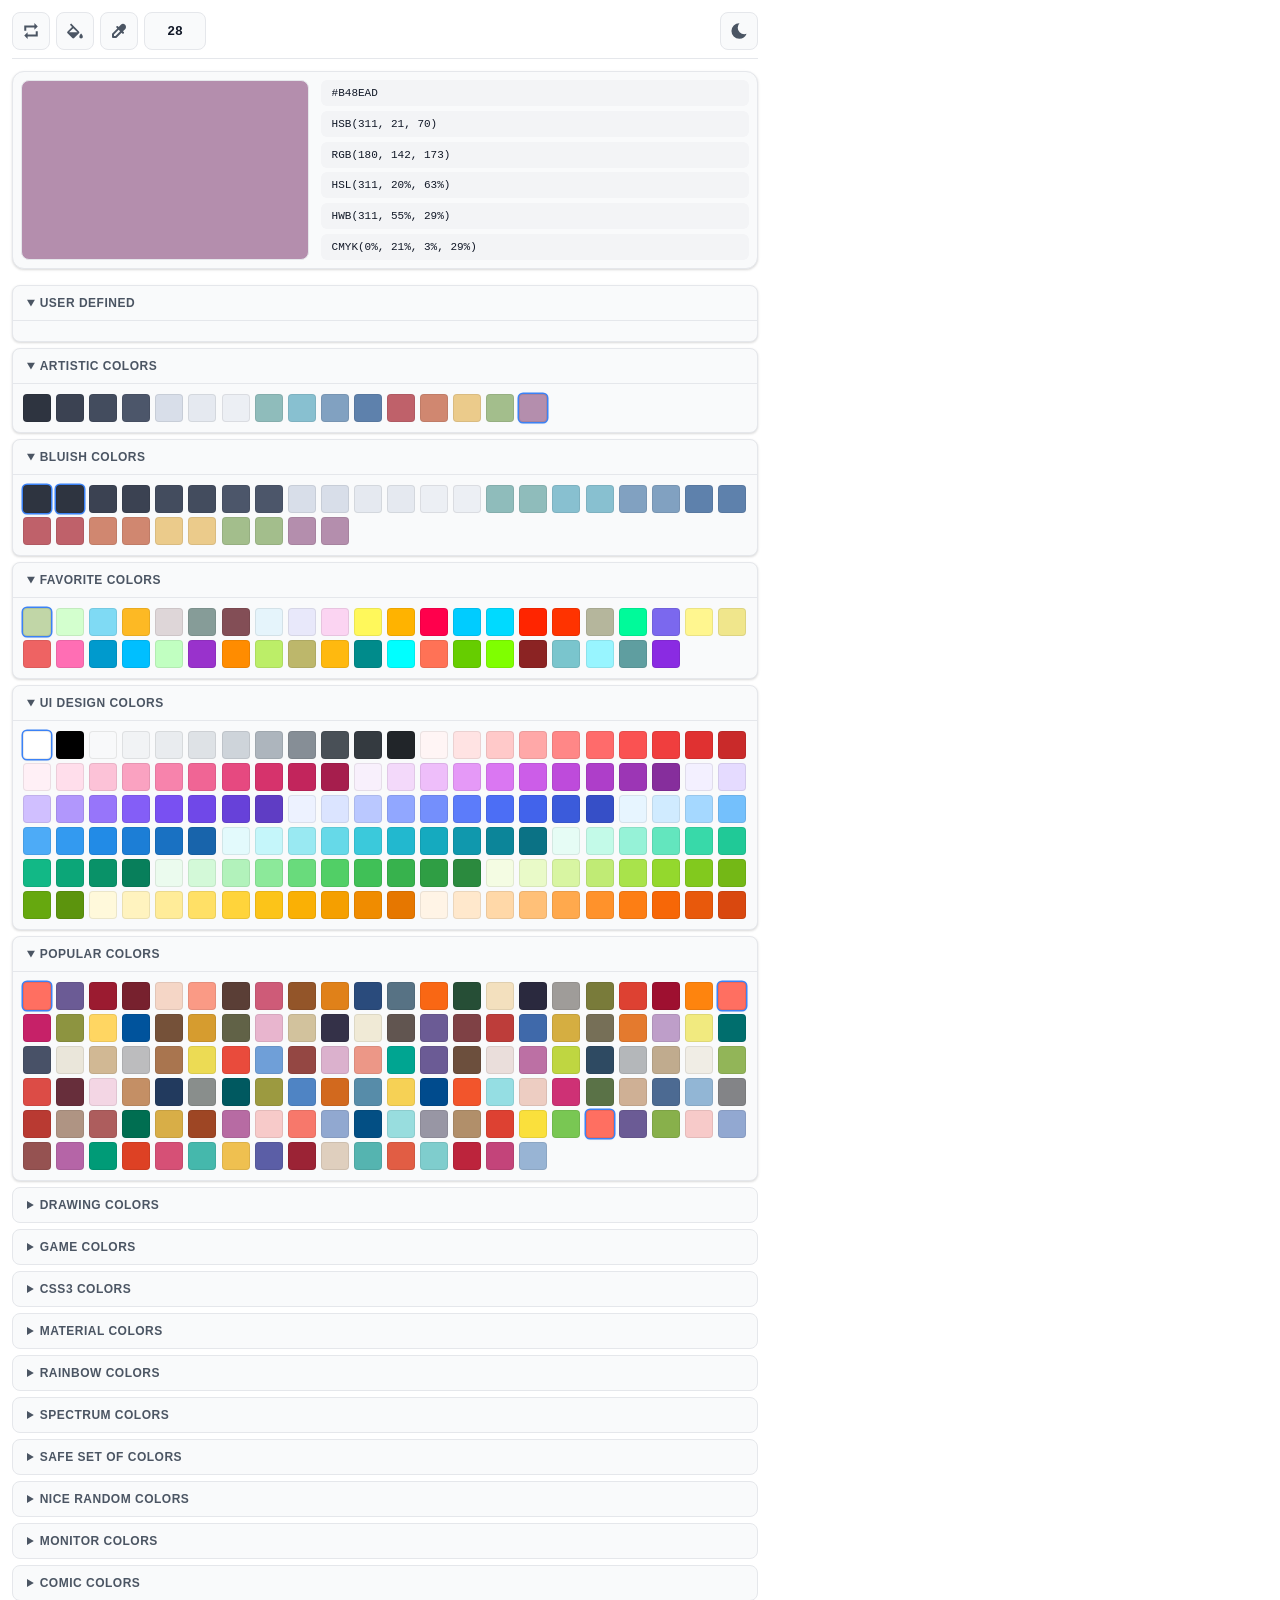
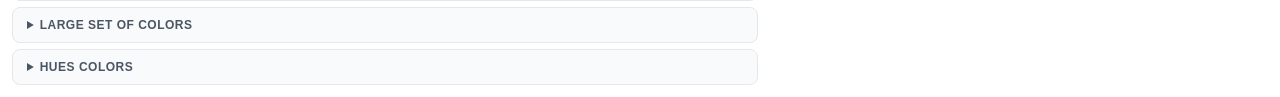
==== site/index.html @ 73e1370f "Initial commit" ====
<!DOCTYPE html>
<html lang="en">

<head>
  <meta http-equiv="Content-Type" content="text/html;charset=UTF-8">
  <meta name="viewport" content="width=device-width, initial-scale=1.0">

  <link rel="manifest" href="manifest.webmanifest">
  <link rel="canonical" href="https://Pro-Bandey.github.io/Color-PickUp">
  <link rel="shortcut icon" type="image/x-icon" sizes="any" href="favicon.ico">
  <link rel="icon" type="image/png" sizes="16x16" href="src/16.png">
  <link rel="icon" type="image/png" sizes="32x32" href="src/32.png">
  <link rel="icon" type="image/png" sizes="144x144" href="src/144.png">
  <link rel="icon" type="image/png" sizes="192x192" href="src/192.png">
  <link rel="icon" type="image/png" sizes="512x512" href="src/512.png">
  <link rel="apple-touch-icon" type="image/png" sizes="180x180" href="src/apple-touch-icon.png">

  <title>Color PickUp</title>

  <link type="text/css" rel="stylesheet" href="index.css">
</head>

<body>
  <!-- Main Header Control Grid -->
  <header class="controlHeader">
    <div class="controlLeft">
      <button class="controlButton" id="clearHistory" title="Clear History">
        <svg>
          <use href="#iconClear"></use>
        </svg>
      </button>
      <button class="controlButton" id="colorPicker" title="Color Picker">
        <svg>
          <use href="#iconColorPicker"></use>
        </svg>
      </button>
      <button class="controlButton" id="eyeDropper" title="Eye Dropper">
        <svg>
          <use href="#iconEyeDropper"></use>
        </svg>
      </button>
      <div class="controlButton" id="tileSize" title="Tile Size (px)">
        <input id="sizeInput" type="number" value="28" min="8" max="128" step="1">
      </div>
    </div>

    <div class="controlRight">
      <button class="toolButton" id="reloadUi" title="Reload UI">
        <svg>
          <use href="#iconReload"></use>
        </svg>
      </button>
      <button class="toolButton" id="themeToggle" title="Dark | Light Mode">
        <svg>
          <use href="#iconTheme"></use>
        </svg>
      </button>
      <button class="toolButton" id="supportLink" title="Support Page">
        <svg>
          <use href="#iconSupport"></use>
        </svg>
      </button>
      <button class="toolButton" id="donationLink" title="Make a Donation">
        <svg>
          <use href="#iconDonation"></use>
        </svg>
      </button>
    </div>
  </header>

  <!-- Main Active Workspace -->
  <main class="pickerWorkspace">
    <div class="colorDisplaySection">
      <div class="colorPreviewContainer">
        <input id="pickerNative" type="color">
      </div>
      <div class="colorDetailsContainer" id="colorDetails">
        <input type="text" value="Loading..." readonly class="colorCodeInput">
        <input type="text" value="Loading..." readonly class="colorCodeInput">
        <input type="text" value="Loading..." readonly class="colorCodeInput">
        <input type="text" value="Loading..." readonly class="colorCodeInput">
        <input type="text" value="Loading..." readonly class="colorCodeInput">
        <input type="text" value="Loading..." readonly class="colorCodeInput">
      </div>
    </div>
  </main>

  <!-- Palette Collapsible Lists -->
  <section class="paletteSection">
    <details class="paletteAccordion" index="0">
      <summary class="paletteSummary">User defined</summary>
      <div class="paletteTiles userTiles"></div>
    </details>
    <details class="paletteAccordion" index="1">
      <summary class="paletteSummary">Artistic colors</summary>
      <div class="paletteTiles artisticTiles"></div>
    </details>
    <details class="paletteAccordion" index="2">
      <summary class="paletteSummary">Bluish colors</summary>
      <div class="paletteTiles bluishTiles"></div>
    </details>
    <details class="paletteAccordion" index="3">
      <summary class="paletteSummary">Favorite colors</summary>
      <div class="paletteTiles favoriteTiles"></div>
    </details>
    <details class="paletteAccordion" index="4">
      <summary class="paletteSummary">UI design colors</summary>
      <div class="paletteTiles uiDesignTiles"></div>
    </details>
    <details class="paletteAccordion" index="5">
      <summary class="paletteSummary">Popular colors</summary>
      <div class="paletteTiles popularTiles"></div>
    </details>
    <details class="paletteAccordion" index="6">
      <summary class="paletteSummary">Drawing colors</summary>
      <div class="paletteTiles drawingTiles"></div>
    </details>
    <details class="paletteAccordion" index="7">
      <summary class="paletteSummary">Game colors</summary>
      <div class="paletteTiles gameTiles"></div>
    </details>
    <details class="paletteAccordion" index="8">
      <summary class="paletteSummary">CSS3 colors</summary>
      <div class="paletteTiles css3Tiles"></div>
    </details>
    <details class="paletteAccordion" index="9">
      <summary class="paletteSummary">Material colors</summary>
      <div class="paletteTiles materialTiles"></div>
    </details>
    <details class="paletteAccordion" index="10">
      <summary class="paletteSummary">Rainbow colors</summary>
      <div class="paletteTiles rainbowTiles"></div>
    </details>
    <details class="paletteAccordion" index="11">
      <summary class="paletteSummary">Spectrum colors</summary>
      <div class="paletteTiles spectrumTiles"></div>
    </details>
    <details class="paletteAccordion" index="12">
      <summary class="paletteSummary">Safe set of colors</summary>
      <div class="paletteTiles safeTiles"></div>
    </details>
    <details class="paletteAccordion" index="13">
      <summary class="paletteSummary">Nice Random colors</summary>
      <div class="paletteTiles randomTiles"></div>
    </details>
    <details class="paletteAccordion" index="14">
      <summary class="paletteSummary">Monitor colors</summary>
      <div class="paletteTiles monitorTiles"></div>
    </details>
    <details class="paletteAccordion" index="15">
      <summary class="paletteSummary">Comic colors</summary>
      <div class="paletteTiles comicTiles"></div>
    </details>
    <details class="paletteAccordion" index="16">
      <summary class="paletteSummary">Large set of colors</summary>
      <div class="paletteTiles largeTiles"></div>
    </details>
    <details class="paletteAccordion" index="17">
      <summary class="paletteSummary">Hues colors</summary>
      <div class="paletteTiles huesTiles"></div>
    </details>
  </section>

  <!-- Embedded Sprite Sheet (Ensures reliable local references across Extension popups and standard Web contexts) -->
  <svg xmlns="http://www.w3.org/2000/svg" style="display: none;">
    <symbol id="iconClear" viewBox="0 0 48 48">
      <path
        d="M 9.8212753,13.365952 H 34.12766 V 20.455317 L 44.25532,10.327657 34.12766,0.199997 V 7.2893585 H 3.744681 V 22.987232 H 9.8212753 Z" />
      <path
        d="M 38.178723,34.634044 13.872338,34.634037 13.872339,27.544678 3.744681,37.672337 13.872339,47.8 13.87234,40.710639 44.255317,40.710637 44.255318,25.012763 38.178724,25.012764 Z" />
    </symbol>
    <symbol id="iconColorPicker" viewBox="0 0 48 48">
      <path
        d="M 35.906476,25.148906 12.562765,1.8051949 8.8679796,5.4999776 15.08253,11.714523 1.6481437,25.148906 C 0.12061846,26.676428 0.12061846,29.15703 1.6481437,30.684552 L 16.009483,45.045899 C 16.766726,45.816189 17.772016,46.194805 18.777306,46.194805 19.782607,46.194805 20.787897,45.816189 21.545129,45.045899 L 35.906476,30.684552 C 37.433998,29.15703 37.433998,26.676428 35.906476,25.148906 Z M 6.25683,27.916729 18.777306,15.40931 31.297794,27.916729 Z M 42.277691,31.833458 C 42.277691,31.833458 37.055382,37.486604 37.055382,40.972496 37.055382,43.857819 39.392368,46.194805 42.277691,46.194805 45.163014,46.194805 47.5,43.857819 47.5,40.972496 47.5,37.486604 42.277691,31.833458 42.277691,31.833458 Z" />
    </symbol>
    <symbol id="iconEyeDropper" viewBox="0 0 96 96">
      <path
        d="M90,24.0217a17.9806,17.9806,0,0,0-5.2969-12.7968,18.5331,18.5331,0,0,0-25.6054,0L46.23,24.0972,41.9121,19.78a5.9994,5.9994,0,1,0-8.4844,8.4844l4.3184,4.3184L7.7578,62.5647A5.9956,5.9956,0,0,0,6,66.8069V83.9221a5.9966,5.9966,0,0,0,6,6H29.1152a5.9956,5.9956,0,0,0,4.2422-1.7578L63.34,58.176l4.3184,4.3184A5.9994,5.9994,0,0,0,76.1426,54.01L71.825,49.6924,84.6973,36.8245A17.9861,17.9861,0,0,0,90,24.0217Zm-63.3691,53.9H18V69.2913L46.2305,41.0667l8.625,8.625Z" />
    </symbol>
    <symbol id="iconReload" viewBox="0 0 512 512">
      <path
        d="M281.525,228.102l104.758-78.042 c12.082-12.085,12.082-24.259,0-36.342L281.525,35.674c-3.274-2.359-7.359-3.725-11.723-3.725c-10.992,0-19.803,8.536-19.803,19.083  v35.429C144.611,86.737,59.205,172.046,59.205,277.258c0,105.396,85.672,190.793,191.248,190.793 c98.03,0,178.809-73.498,189.977-168.169c0.092-0.275,0.367-3.187,0.367-4.455c0-9.992-8.181-18.169-18.261-18.169h-45.793 c-14.993,0-26.349,10.355-27.893,18.986c-8.811,46.156-49.519,80.954-98.397,80.954c-55.329,0-100.127-44.701-100.127-99.94 c0-55.064,44.523-99.667,99.674-99.941v35.437c0,10.541,8.811,19.076,19.803,19.076C274.166,231.83,278.251,230.471,281.525,228.102 z" />
    </symbol>
    <symbol id="iconTheme" viewBox="0 0 122.8799 122.8799">
      <path
        d="M 63.550085,1.4875858 A 60.101027,60.101027 0 0 0 3.45,61.587666 60.101027,60.101027 0 0 0 63.550085,121.6899 60.101027,60.101027 0 0 0 119.56373,83.196612 50.463617,50.463617 0 0 1 102.0998,86.352622 50.463617,50.463617 0 0 1 51.637166,35.887862 50.463617,50.463617 0 0 1 65.189815,1.5691534 60.101027,60.101027 0 0 0 63.550085,1.4875858 Z" />
    </symbol>
    <symbol id="iconSupport" viewBox="0 0 1792 1792">
      <path
        d="M1088 1256v240q0 16-12 28t-28 12h-240q-16 0-28-12t-12-28v-240q0-16 12-28t28-12h240q16 0 28 12t12 28zm316-600q0 54-15.5 101t-35 76.5-55 59.5-57.5 43.5-61 35.5q-41 23-68.5 65t-27.5 67q0 17-12 32.5t-28 15.5h-240q-15 0-25.5-18.5t-10.5-37.5v-45q0-83 65-156.5t143-108.5q59-27 84-56t25-76q0-42-46.5-74t-107.5-32q-65 0-108 29-35 25-107 115-13 16-31 16-12 0-25-8l-164-125q-13-10-15.5-25t5.5-28q160-266 464-266 80 0 161 31t146 83 106 127.5 41 158.5z" />
    </symbol>
    <symbol id="iconDonation" viewBox="-0.709 -11.555 141.732 141.732">
      <path
        d="M140.314,37.654C140.314,16.858,123.402,0,102.537,0c-13.744,0-25.77,7.317-32.379,18.255C63.549,7.317,51.521,0,37.777,0 C16.912,0,0,16.858,0,37.654c0,10.821,4.588,20.57,11.922,27.438h-0.01l54.084,51.584c0.992,1.188,2.48,1.945,4.148,1.945 c1.545,0,2.936-0.653,3.92-1.696l54.346-51.833h-0.016C135.729,58.225,140.314,48.476,140.314,37.654" />
    </symbol>
  </svg>

  <!-- External Palette Data Sources (Order maintained relative to /page/) -->
  <script type="text/javascript" src="pallets/artistic.js"></script>
  <script type="text/javascript" src="pallets/bluish.js"></script>
  <script type="text/javascript" src="pallets/comic.js"></script>
  <script type="text/javascript" src="pallets/css3.js"></script>
  <script type="text/javascript" src="pallets/drawing.js"></script>
  <script type="text/javascript" src="pallets/favorite.js"></script>
  <script type="text/javascript" src="pallets/game.js"></script>
  <script type="text/javascript" src="pallets/hues.js"></script>
  <script type="text/javascript" src="pallets/large.js"></script>
  <script type="text/javascript" src="pallets/material.js"></script>
  <script type="text/javascript" src="pallets/monitor.js"></script>
  <script type="text/javascript" src="pallets/popular.js"></script>
  <script type="text/javascript" src="pallets/rainbow.js"></script>
  <script type="text/javascript" src="pallets/random.js"></script>
  <script type="text/javascript" src="pallets/safe.js"></script>
  <script type="text/javascript" src="pallets/spectrum.js"></script>
  <script type="text/javascript" src="pallets/ui.js"></script>

  <script type="text/javascript" src="pallets/notify.js"></script>
  <!-- Main Script -->
  <script type="text/javascript" src="index.js"></script>
</body>

</html>
---- site/index.css ----
:root {
  /* Dynamic Tile Dimensions (Modified by JS) */
  --tileWidth: 28px;
  --tileHeight: 28px;

  /* Light Theme Color Tokens */
  --bgColor: #ffffff;
  --surfaceColor: #f9fafb;
  --surfaceColorSecondary: #f3f4f6;
  --surfaceColorHover: #e5e7eb;
  --textColor: #111827;
  --textColorMuted: #4b5563;
  --borderColor: #e5e7eb;
  --accentColor: #3b82f6;
  --shadowSubtle: 0 1px 3px rgba(0, 0, 0, 0.1), 0 1px 2px rgba(0, 0, 0, 0.06);
  --shadowMedium: 0 4px 6px -1px rgba(0, 0, 0, 0.1), 0 2px 4px -1px rgba(0, 0, 0, 0.06);
  --fontSans: -apple-system, BlinkMacSystemFont, "Segoe UI", Roboto, "Helvetica Neue", Arial, sans-serif;
  --fontMono: ui-monospace, SFMono-Regular, Menlo, Monaco, Consolas, monospace;
}

/* Dark Theme Color Tokens */
html[theme="dark"] {
  --bgColor: #121212;
  --surfaceColor: #1e1e1e;
  --surfaceColorSecondary: #272727;
  --surfaceColorHover: #333333;
  --textColor: #f9fafb;
  --textColorMuted: #9ca3af;
  --borderColor: #2d2d2d;
  --shadowSubtle: 0 1px 3px rgba(0, 0, 0, 0.3);
  --shadowMedium: 0 4px 12px rgba(0, 0, 0, 0.4);
}

/* Base Document Reset */
* {
  box-sizing: border-box;
  margin: 0;
  padding: 0;
}

body {
  font-family: var(--fontSans);
  color: var(--textColor);
  background-color: var(--bgColor);
  width: 100%;
  min-width: 440px;
  max-width: 770px;
  overflow-x: hidden;
  overflow-y: auto;
  height: auto;
  min-height: 500px;
  padding: 12px;
  transition: background-color 0.2s ease, color 0.2s ease;
}

/* 1. Header & Control Bar styling */
.controlHeader {
  display: flex;
  justify-content: space-between;
  align-items: center;
  border-bottom: 1px solid var(--borderColor);
  padding-bottom: 8px;
  margin-bottom: 12px;
}

.controlLeft,
.controlRight {
  display: flex;
  gap: 6px;
  align-items: center;
}

/* Unified Control Buttons */
.controlButton,
.toolButton {
  background: var(--surfaceColor);
  border: 1px solid var(--borderColor);
  border-radius: 8px;
  cursor: pointer;
  width: 38px;
  height: 38px;
  display: flex;
  align-items: center;
  justify-content: center;
  transition: all 0.15s ease-in-out;
  color: var(--textColor);
}

.controlButton:hover,
.toolButton:hover {
  background-color: var(--surfaceColorHover);
  box-shadow: var(--shadowSubtle);
  transform: translateY(-1px);
}

.controlButton svg,
.toolButton svg {
  width: 16px;
  height: 16px;
  fill: var(--textColorMuted);
  pointer-events: none;
  transition: fill 0.15s ease;
}

.controlButton:hover svg,
.toolButton:hover svg {
  fill: var(--textColor);
}

/* Tile Size Control Specifics */
#tileSize {
  width: auto;
  padding: 0 6px;
}

#sizeInput {
  background: transparent;
  border: none;
  color: var(--textColor);
  font-family: var(--fontMono);
  font-weight: 600;
  font-size: 13px;
  width: 48px;
  text-align: center;
  outline: none;
}

#sizeInput::-webkit-inner-spin-button,
#sizeInput::-webkit-outer-spin-button {
  appearance: none;
  display: none;
  opacity: 1;
}

/* Hide Web specific controls inside extension popup contexts */
html[context="webapp"] #reloadUi,
html[context="webapp"] #supportLink,
html[context="webapp"] #donationLink {
  display: none;
}

/* 2. Workspace & Color Details Area */
.pickerWorkspace {
  margin-bottom: 16px;
}

.colorDisplaySection {
  display: flex;
  background-color: var(--surfaceColor);
  border: 1px solid var(--borderColor);
  border-radius: 12px;
  padding: 8px;
  gap: 12px;
  box-shadow: var(--shadowSubtle);
}

/* Color Picker Container styling */
.colorPreviewContainer {
  flex: 1;
  min-width: 130px;
  height: 180px;
  border-radius: 8px;
  overflow: hidden;
  border: 1px solid var(--borderColor);
  cursor: pointer;
  position: relative;
  background-size: 16px 16px;
  background-image:
    linear-gradient(45deg, var(--borderColor) 25%, transparent 25%),
    linear-gradient(-45deg, var(--borderColor) 25%, transparent 25%),
    linear-gradient(45deg, transparent 75%, var(--borderColor) 75%),
    linear-gradient(-45deg, transparent 75%, var(--borderColor) 75%);
  transition: transform 0.2s ease;
}

.colorPreviewContainer:hover {
  transform: scale(1.01);
}

#pickerNative {
  width: 100%;
  min-height: 100px;
  height: 100%;
  opacity: 0;
  cursor: pointer;
}

/* Numeric Code Inputs Column */
.colorDetailsContainer {
  display: flex;
  flex-direction: column;
  justify-content: space-between;
  gap: 4px;
  flex: 1.5;
}

.colorCodeInput {
  background: var(--surfaceColorSecondary);
  color: var(--textColor);
  border: 1px solid transparent;
  border-radius: 6px;
  height: 26px;
  font-family: var(--fontMono);
  font-size: 11px;
  font-weight: 500;
  padding: 0 10px;
  width: 100%;
  cursor: pointer;
  text-align: left;
  outline: none;
  transition: all 0.15s ease;
}

.colorCodeInput:hover {
  background-color: var(--surfaceColorHover);
  border-color: var(--borderColor);
  box-shadow: var(--shadowSubtle);
}

/* 3. Palette Expansion Accoridons */
.paletteSection {
  display: flex;
  flex-direction: column;
  gap: 6px;
}

.paletteAccordion {
  background-color: var(--surfaceColor);
  border: 1px solid var(--borderColor);
  border-radius: 8px;
  overflow: hidden;
  transition: box-shadow 0.2s ease;
}

.paletteAccordion[open] {
  box-shadow: var(--shadowSubtle);
}

.paletteSummary {
  padding: 10px 14px;
  font-size: 12px;
  font-weight: 600;
  letter-spacing: 0.5px;
  cursor: pointer;
  user-select: none;
  text-transform: uppercase;
  color: var(--textColorMuted);
  outline: none;
  transition: background-color 0.15s ease, color 0.15s ease;
}

.paletteSummary:hover {
  background-color: var(--surfaceColorHover);
  color: var(--textColor);
}

/* Palette Tile Grids */
.paletteTiles {
  padding: 10px;
  border-top: 1px solid var(--borderColor);
  display: grid;
  grid-template-columns: repeat(auto-fill, minmax(var(--tileWidth), 1fr));
  gap: 4px;
  max-height: 240px;
  overflow-y: auto;
}

.paletteTiles input {
  border: 1px solid rgba(0, 0, 0, 0.08);
  padding: 0;
  margin: 0;
  cursor: pointer;
  border-radius: 4px;
  width: var(--tileWidth) !important;
  height: var(--tileHeight) !important;
  min-width: var(--tileWidth);
  max-width: var(--tileWidth);
  min-height: var(--tileHeight);
  max-height: var(--tileHeight);
  outline: none;
  text-align: center;
  color: transparent;
  transition: transform 0.1s cubic-bezier(0.175, 0.885, 0.32, 1.275), box-shadow 0.1s ease;
}

html[theme="dark"] .paletteTiles input {
  border-color: rgba(255, 255, 255, 0.08);
}

.paletteTiles input:hover {
  transform: scale(1.25);
  box-shadow: var(--shadowMedium);
  z-index: 5;
}

/* Style for selected state checkmark within tile inputs */
.paletteTiles input[value="✓"] {
  color: rgb(189, 187, 187) !important;
  font-size: 11px;
  font-weight: bold;
  text-shadow: 0 1px 2px rgba(0, 0, 0, 0.6);
}

/* 4. Responsive Adaptations */
@media (max-width: 480px) {
  body {
    min-width: 360px;
    padding: 8px;
  }

  .colorDisplaySection {
    flex-direction: column;
  }

  .colorPreviewContainer {
    width: 100%;
    height: 120px;
  }
}
::-webkit-scrollbar {
    width: 4px;
    height: 4px;
}

::-webkit-scrollbar-track {
    background: transparent;
    margin-block:5px;}

::-webkit-scrollbar-thumb {
    background: var(--accentColor);
    border-radius:20px;
    cursor: grab;
}

::-webkit-scrollbar-thumb:active {
    background: var(--surfaceColorHover);
    cursor: grabbing;
}
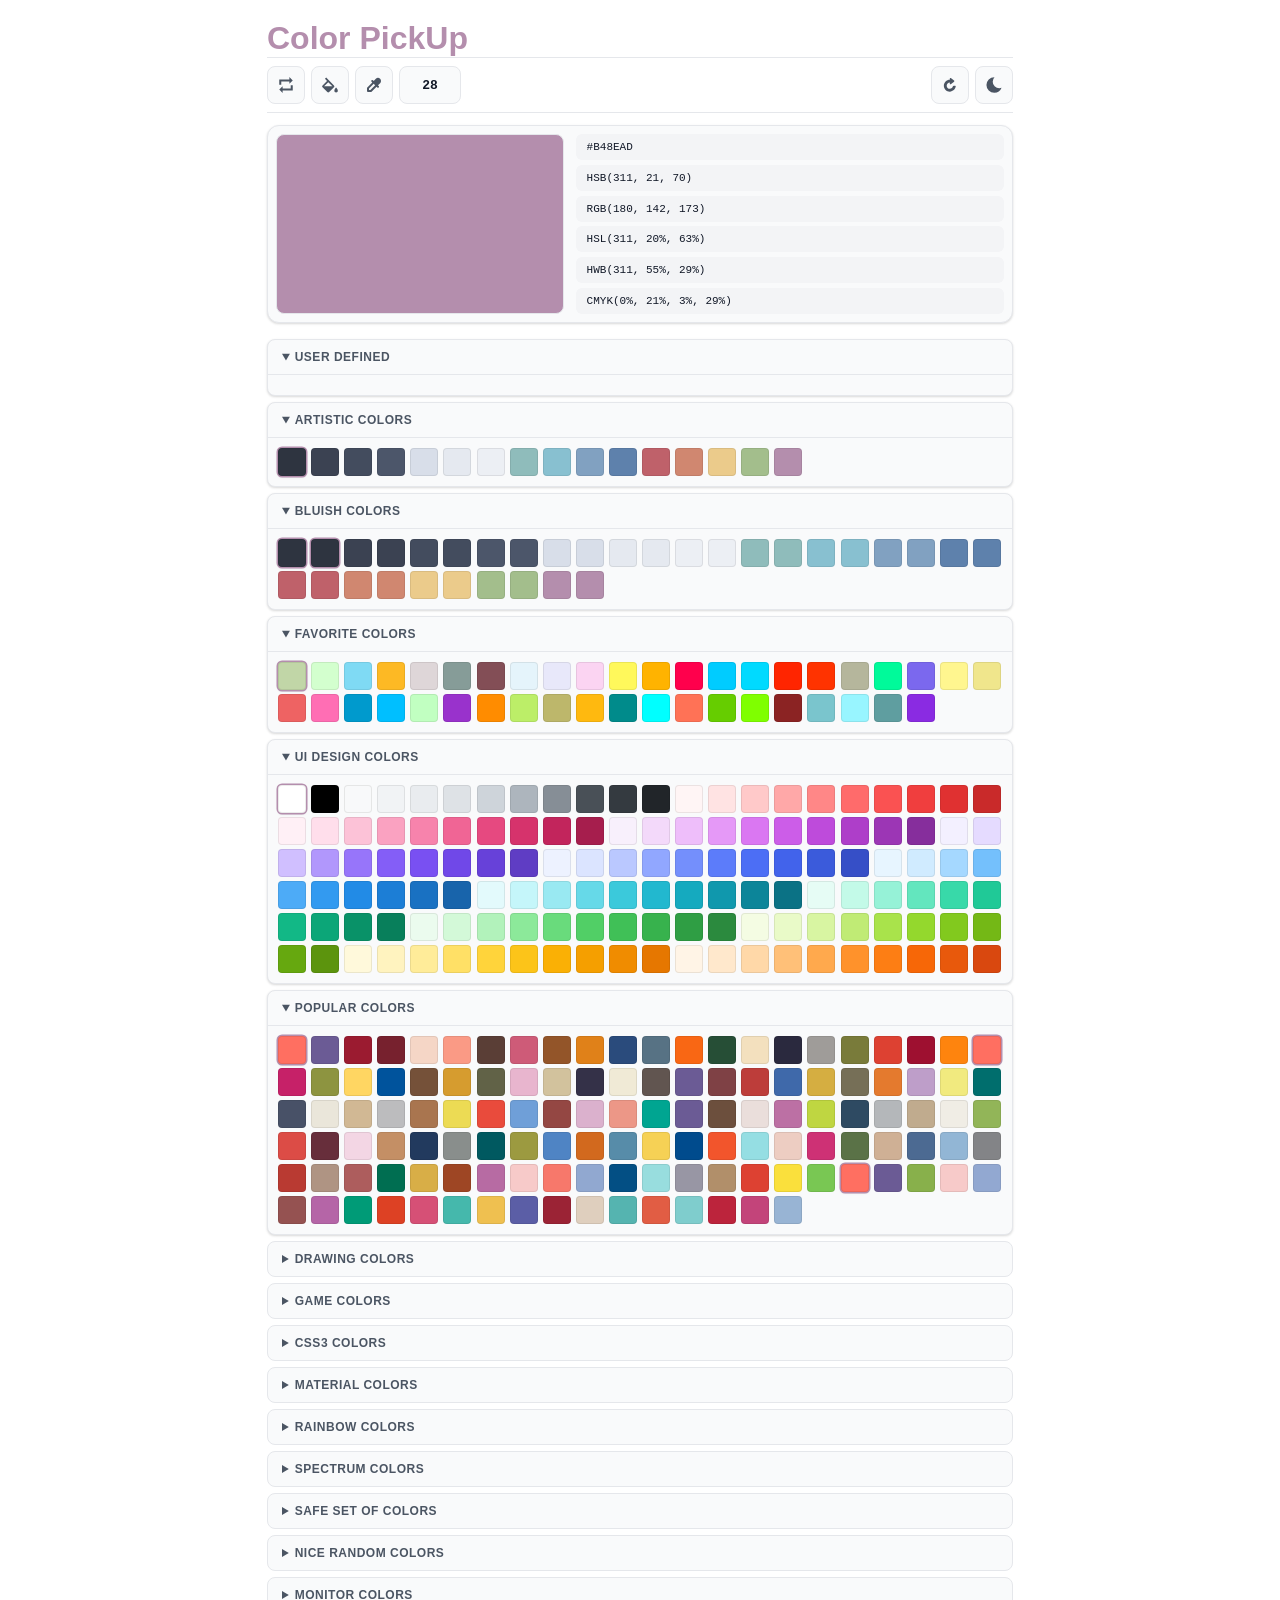
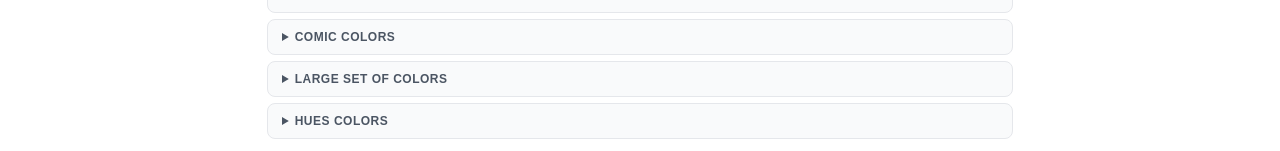
==== commit e8867a3b: "Update & improve the ui and boost the performance add new auto accent feature match to selected colo" ====
--- a/site/index.html
+++ b/site/index.html
@@ -21,54 +21,48 @@
 </head>
 
 <body>
-  <!-- Main Header Control Grid -->
-  <header class="controlHeader">
-    <div class="controlLeft">
-      <button class="controlButton" id="clearHistory" title="Clear History">
-        <svg>
-          <use href="#iconClear"></use>
-        </svg>
-      </button>
-      <button class="controlButton" id="colorPicker" title="Color Picker">
-        <svg>
-          <use href="#iconColorPicker"></use>
-        </svg>
-      </button>
-      <button class="controlButton" id="eyeDropper" title="Eye Dropper">
-        <svg>
-          <use href="#iconEyeDropper"></use>
-        </svg>
-      </button>
-      <div class="controlButton" id="tileSize" title="Tile Size (px)">
-        <input id="sizeInput" type="number" value="28" min="8" max="128" step="1">
-      </div>
+  <header class="header">
+    <div class="titleHeader">
+      <img src="../icons/48.png" alt="">
+      <h1 class="titleHeaderHeading" id="titleHeaderHeading">Color PickUp</h1>
     </div>
-
-    <div class="controlRight">
-      <button class="toolButton" id="reloadUi" title="Reload UI">
-        <svg>
-          <use href="#iconReload"></use>
-        </svg>
-      </button>
-      <button class="toolButton" id="themeToggle" title="Dark | Light Mode">
-        <svg>
-          <use href="#iconTheme"></use>
-        </svg>
-      </button>
-      <button class="toolButton" id="supportLink" title="Support Page">
-        <svg>
-          <use href="#iconSupport"></use>
-        </svg>
-      </button>
-      <button class="toolButton" id="donationLink" title="Make a Donation">
-        <svg>
-          <use href="#iconDonation"></use>
-        </svg>
-      </button>
+    <div class="controlHeader">
+      <div class="controlLeft">
+        <button class="controlButton" id="clearHistory" title="Clear History">
+          <svg>
+            <use href="#iconClear"></use>
+          </svg>
+        </button>
+        <button class="controlButton" id="colorPicker" title="Color Picker">
+          <svg>
+            <use href="#iconColorPicker"></use>
+          </svg>
+        </button>
+        <button class="controlButton" id="eyeDropper" title="Eye Dropper">
+          <svg>
+            <use href="#iconEyeDropper"></use>
+          </svg>
+        </button>
+        <div class="controlButton" id="tileSize" title="Tile Size (px)">
+          <input id="sizeInput" type="number" value="28" min="8" max="128" step="1">
+        </div>
+      </div>
+
+      <div class="controlRight">
+        <button class="toolButton" id="reloadUi" title="Reload UI">
+          <svg>
+            <use href="#iconReload"></use>
+          </svg>
+        </button>
+        <button class="toolButton" id="themeToggle" title="Dark | Light Mode">
+          <svg>
+            <use href="#iconTheme"></use>
+          </svg>
+        </button>
+      </div>
     </div>
   </header>
 
-  <!-- Main Active Workspace -->
   <main class="pickerWorkspace">
     <div class="colorDisplaySection">
       <div class="colorPreviewContainer">
@@ -85,7 +79,6 @@
     </div>
   </main>
 
-  <!-- Palette Collapsible Lists -->
   <section class="paletteSection">
     <details class="paletteAccordion" index="0">
       <summary class="paletteSummary">User defined</summary>
@@ -161,7 +154,6 @@
     </details>
   </section>
 
-  <!-- Embedded Sprite Sheet (Ensures reliable local references across Extension popups and standard Web contexts) -->
   <svg xmlns="http://www.w3.org/2000/svg" style="display: none;">
     <symbol id="iconClear" viewBox="0 0 48 48">
       <path
@@ -185,17 +177,8 @@
       <path
         d="M 63.550085,1.4875858 A 60.101027,60.101027 0 0 0 3.45,61.587666 60.101027,60.101027 0 0 0 63.550085,121.6899 60.101027,60.101027 0 0 0 119.56373,83.196612 50.463617,50.463617 0 0 1 102.0998,86.352622 50.463617,50.463617 0 0 1 51.637166,35.887862 50.463617,50.463617 0 0 1 65.189815,1.5691534 60.101027,60.101027 0 0 0 63.550085,1.4875858 Z" />
     </symbol>
-    <symbol id="iconSupport" viewBox="0 0 1792 1792">
-      <path
-        d="M1088 1256v240q0 16-12 28t-28 12h-240q-16 0-28-12t-12-28v-240q0-16 12-28t28-12h240q16 0 28 12t12 28zm316-600q0 54-15.5 101t-35 76.5-55 59.5-57.5 43.5-61 35.5q-41 23-68.5 65t-27.5 67q0 17-12 32.5t-28 15.5h-240q-15 0-25.5-18.5t-10.5-37.5v-45q0-83 65-156.5t143-108.5q59-27 84-56t25-76q0-42-46.5-74t-107.5-32q-65 0-108 29-35 25-107 115-13 16-31 16-12 0-25-8l-164-125q-13-10-15.5-25t5.5-28q160-266 464-266 80 0 161 31t146 83 106 127.5 41 158.5z" />
-    </symbol>
-    <symbol id="iconDonation" viewBox="-0.709 -11.555 141.732 141.732">
-      <path
-        d="M140.314,37.654C140.314,16.858,123.402,0,102.537,0c-13.744,0-25.77,7.317-32.379,18.255C63.549,7.317,51.521,0,37.777,0 C16.912,0,0,16.858,0,37.654c0,10.821,4.588,20.57,11.922,27.438h-0.01l54.084,51.584c0.992,1.188,2.48,1.945,4.148,1.945 c1.545,0,2.936-0.653,3.92-1.696l54.346-51.833h-0.016C135.729,58.225,140.314,48.476,140.314,37.654" />
-    </symbol>
   </svg>
 
-  <!-- External Palette Data Sources (Order maintained relative to /page/) -->
   <script type="text/javascript" src="pallets/artistic.js"></script>
   <script type="text/javascript" src="pallets/bluish.js"></script>
   <script type="text/javascript" src="pallets/comic.js"></script>
@@ -215,8 +198,8 @@
   <script type="text/javascript" src="pallets/ui.js"></script>
 
   <script type="text/javascript" src="pallets/notify.js"></script>
-  <!-- Main Script -->
   <script type="text/javascript" src="index.js"></script>
+  <script src="toaster.js"></script>
 </body>
 
 </html>
--- a/site/index.css
+++ b/site/index.css
@@ -1,9 +1,6 @@
 :root {
-  /* Dynamic Tile Dimensions (Modified by JS) */
   --tileWidth: 28px;
   --tileHeight: 28px;
-
-  /* Light Theme Color Tokens */
   --bgColor: #ffffff;
   --surfaceColor: #f9fafb;
   --surfaceColorSecondary: #f3f4f6;
@@ -18,7 +15,6 @@
   --fontMono: ui-monospace, SFMono-Regular, Menlo, Monaco, Consolas, monospace;
 }
 
-/* Dark Theme Color Tokens */
 html[theme="dark"] {
   --bgColor: #121212;
   --surfaceColor: #1e1e1e;
@@ -31,7 +27,6 @@
   --shadowMedium: 0 4px 12px rgba(0, 0, 0, 0.4);
 }
 
-/* Base Document Reset */
 * {
   box-sizing: border-box;
   margin: 0;
@@ -45,15 +40,28 @@
   width: 100%;
   min-width: 440px;
   max-width: 770px;
-  overflow-x: hidden;
-  overflow-y: auto;
+  overflow: hidden auto;
   height: auto;
   min-height: 500px;
   padding: 12px;
+  margin: auto;
   transition: background-color 0.2s ease, color 0.2s ease;
 }
 
-/* 1. Header & Control Bar styling */
+.titleHeader {
+  pointer-events: none;
+  display: flex;
+  justify-content: flex-start;
+  align-items: center;
+  margin: 0.5rem auto;
+  border-bottom: 1px solid var(--borderColor);
+}
+
+.titleHeaderHeading {
+  font-size: 2rem;
+  font-weight: 700;
+}
+
 .controlHeader {
   display: flex;
   justify-content: space-between;
@@ -70,7 +78,6 @@
   align-items: center;
 }
 
-/* Unified Control Buttons */
 .controlButton,
 .toolButton {
   background: var(--surfaceColor);
@@ -107,7 +114,6 @@
   fill: var(--textColor);
 }
 
-/* Tile Size Control Specifics */
 #tileSize {
   width: auto;
   padding: 0 6px;
@@ -132,14 +138,6 @@
   opacity: 1;
 }
 
-/* Hide Web specific controls inside extension popup contexts */
-html[context="webapp"] #reloadUi,
-html[context="webapp"] #supportLink,
-html[context="webapp"] #donationLink {
-  display: none;
-}
-
-/* 2. Workspace & Color Details Area */
 .pickerWorkspace {
   margin-bottom: 16px;
 }
@@ -154,7 +152,6 @@
   box-shadow: var(--shadowSubtle);
 }
 
-/* Color Picker Container styling */
 .colorPreviewContainer {
   flex: 1;
   min-width: 130px;
@@ -185,7 +182,6 @@
   cursor: pointer;
 }
 
-/* Numeric Code Inputs Column */
 .colorDetailsContainer {
   display: flex;
   flex-direction: column;
@@ -217,7 +213,6 @@
   box-shadow: var(--shadowSubtle);
 }
 
-/* 3. Palette Expansion Accoridons */
 .paletteSection {
   display: flex;
   flex-direction: column;
@@ -254,7 +249,6 @@
   color: var(--textColor);
 }
 
-/* Palette Tile Grids */
 .paletteTiles {
   padding: 10px;
   border-top: 1px solid var(--borderColor);
@@ -293,7 +287,6 @@
   z-index: 5;
 }
 
-/* Style for selected state checkmark within tile inputs */
 .paletteTiles input[value="✓"] {
   color: rgb(189, 187, 187) !important;
   font-size: 11px;
@@ -301,7 +294,6 @@
   text-shadow: 0 1px 2px rgba(0, 0, 0, 0.6);
 }
 
-/* 4. Responsive Adaptations */
 @media (max-width: 480px) {
   body {
     min-width: 360px;
@@ -317,22 +309,24 @@
     height: 120px;
   }
 }
+
 ::-webkit-scrollbar {
-    width: 4px;
-    height: 4px;
+  width: 4px;
+  height: 4px;
 }
 
 ::-webkit-scrollbar-track {
-    background: transparent;
-    margin-block:5px;}
+  background: transparent;
+  margin-block: 5px;
+}
 
 ::-webkit-scrollbar-thumb {
-    background: var(--accentColor);
-    border-radius:20px;
-    cursor: grab;
+  background: var(--accentColor);
+  border-radius: 20px;
+  cursor: grab;
 }
 
 ::-webkit-scrollbar-thumb:active {
-    background: var(--surfaceColorHover);
-    cursor: grabbing;
+  background: var(--surfaceColorHover);
+  cursor: grabbing;
 }
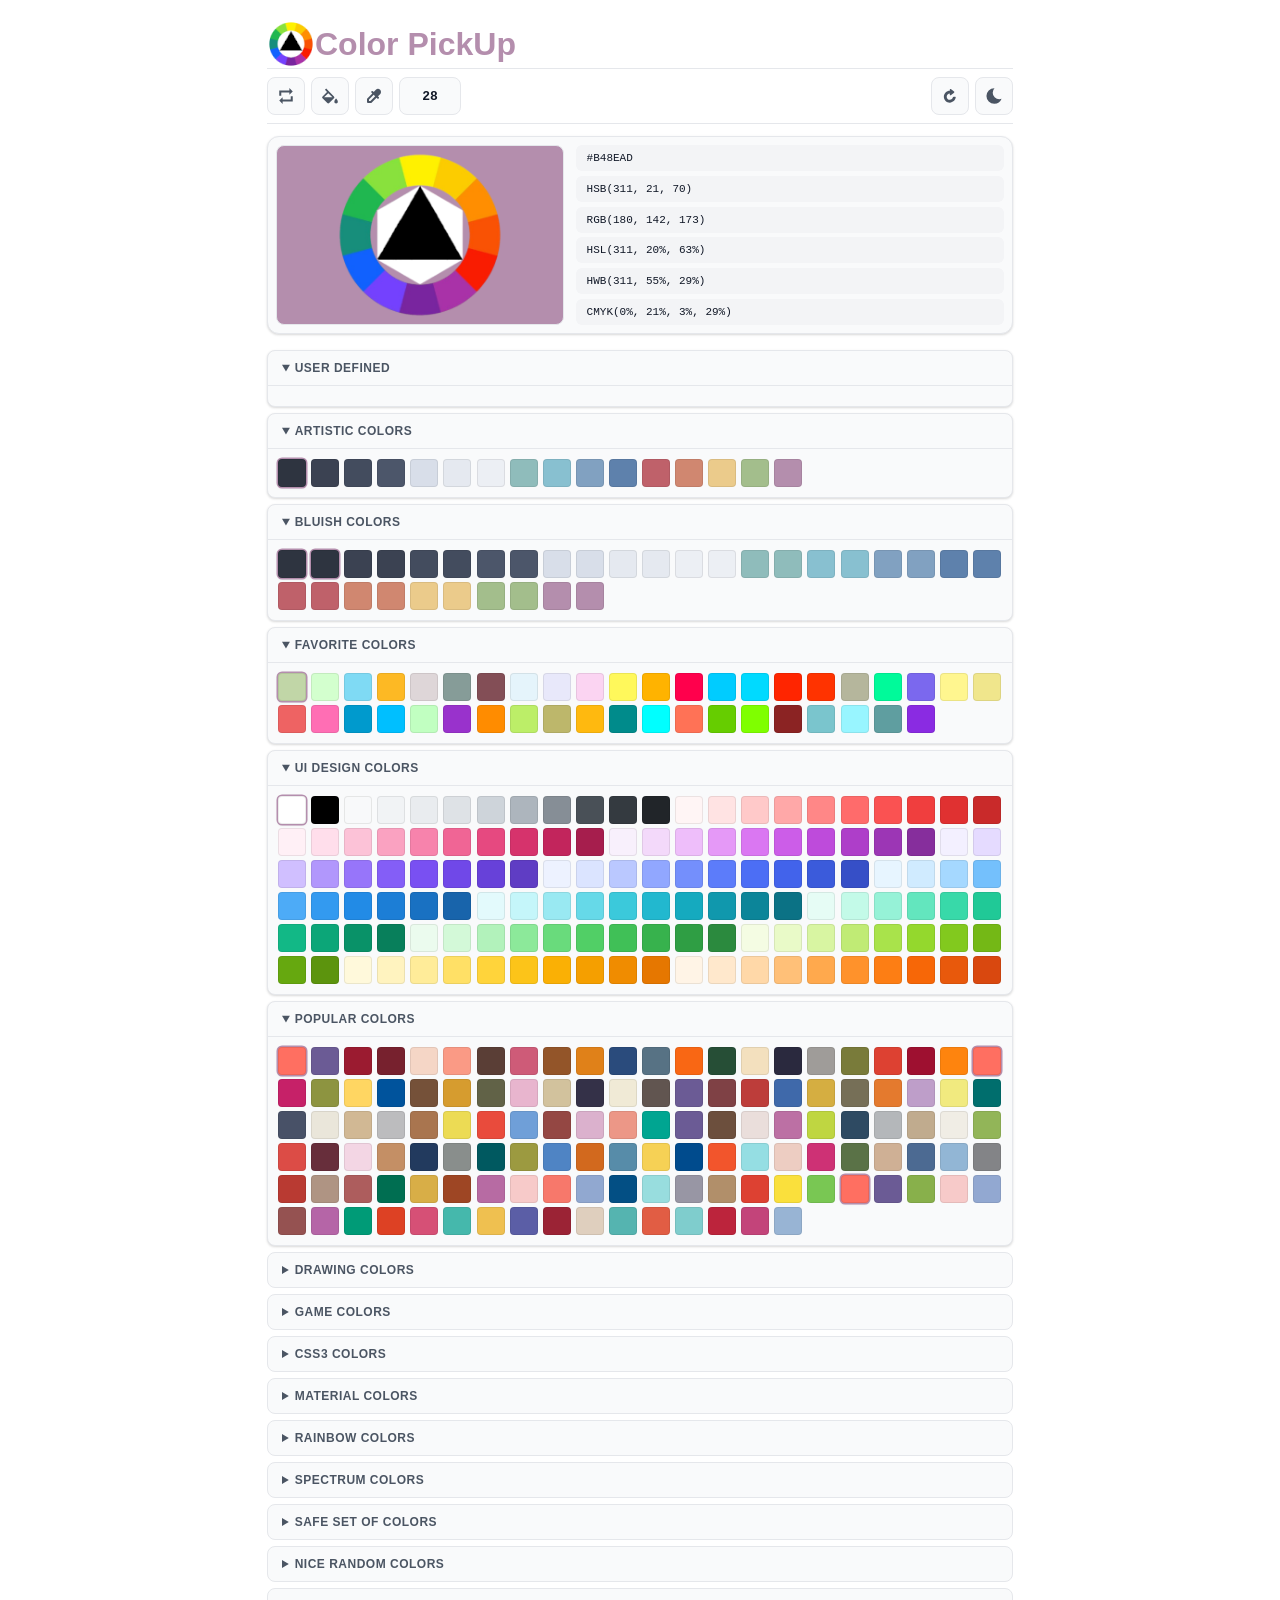
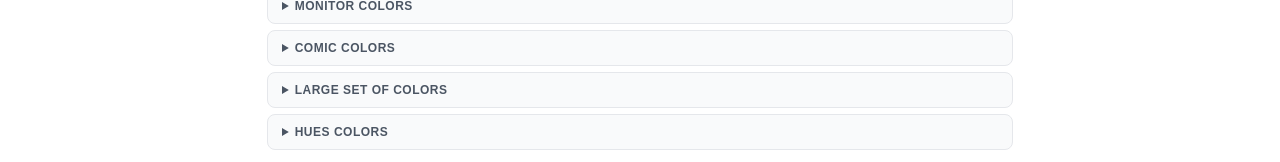
==== commit 64d0a38e: "fix site images paths" ====
--- a/site/index.html
+++ b/site/index.html
@@ -23,7 +23,7 @@
 <body>
   <header class="header">
     <div class="titleHeader">
-      <img src="../icons/48.png" alt="">
+      <img src="src/48.png" alt="">
       <h1 class="titleHeaderHeading" id="titleHeaderHeading">Color PickUp</h1>
     </div>
     <div class="controlHeader">
